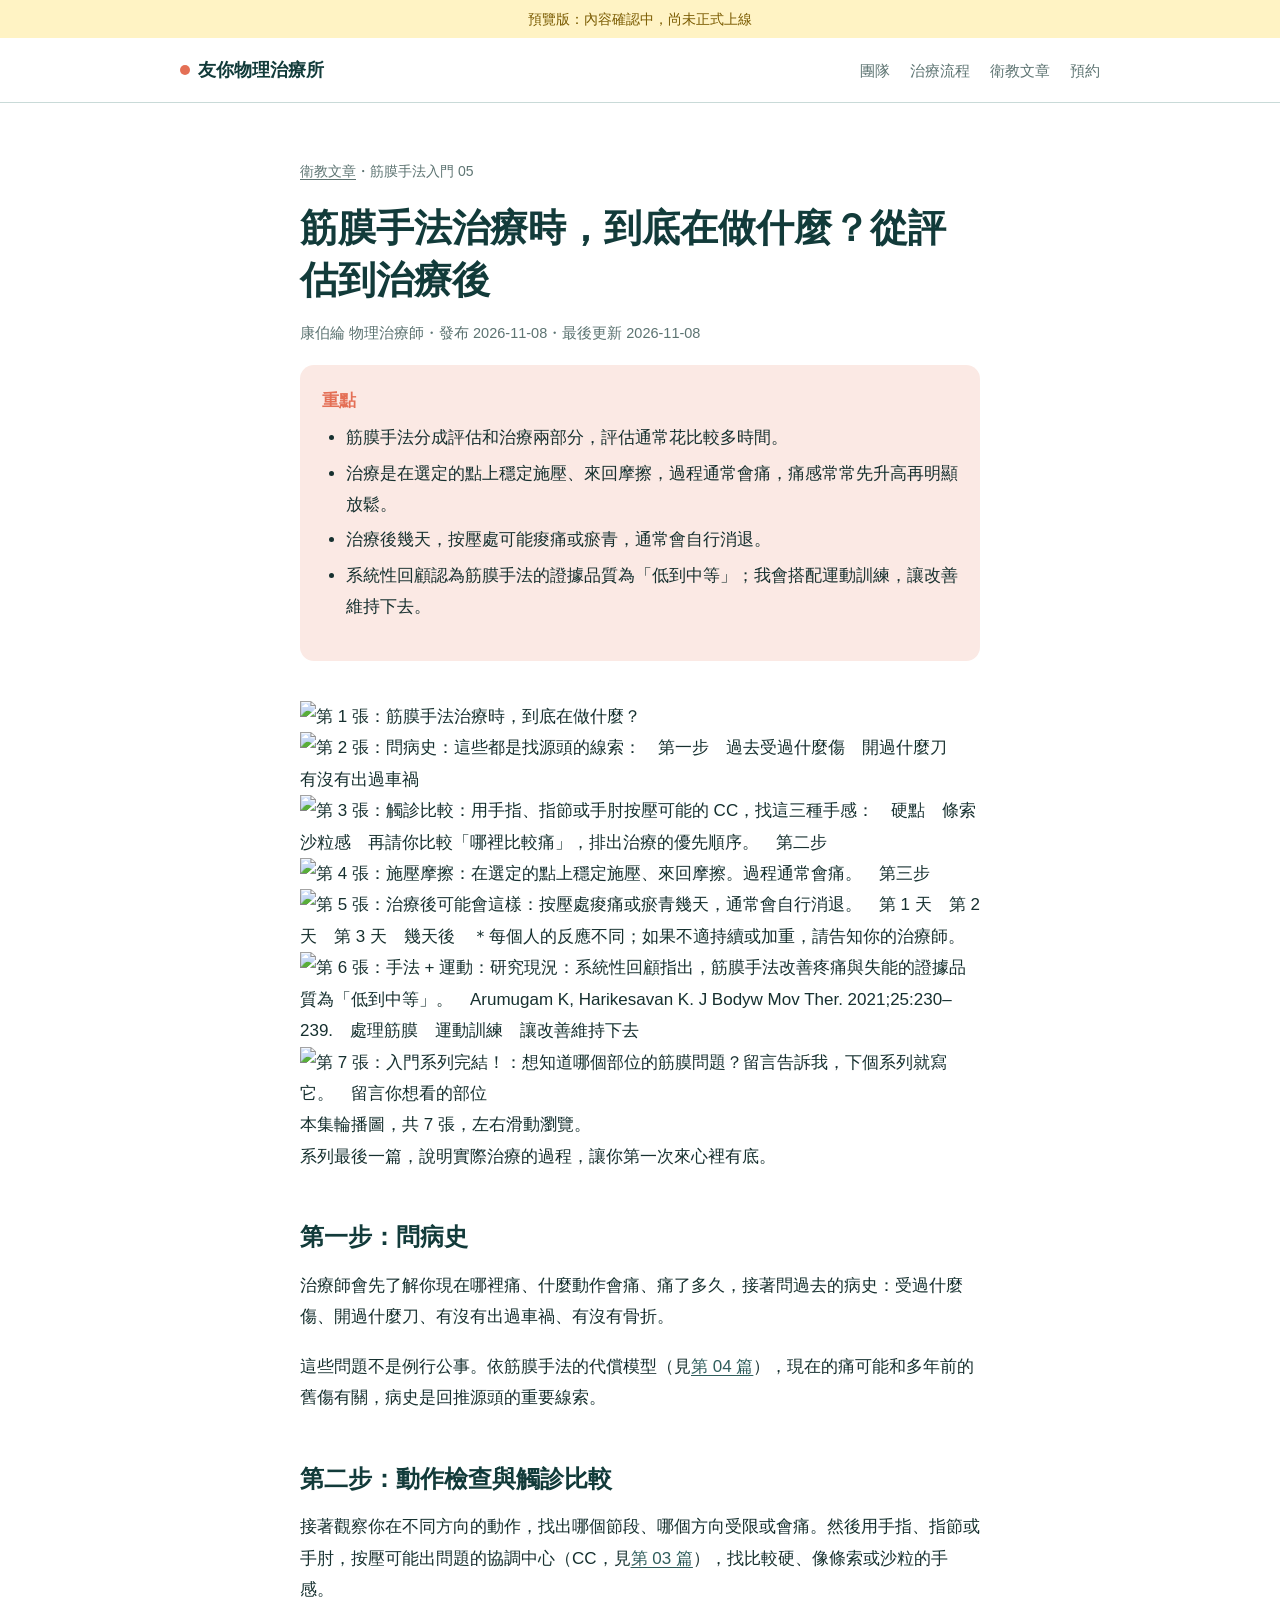
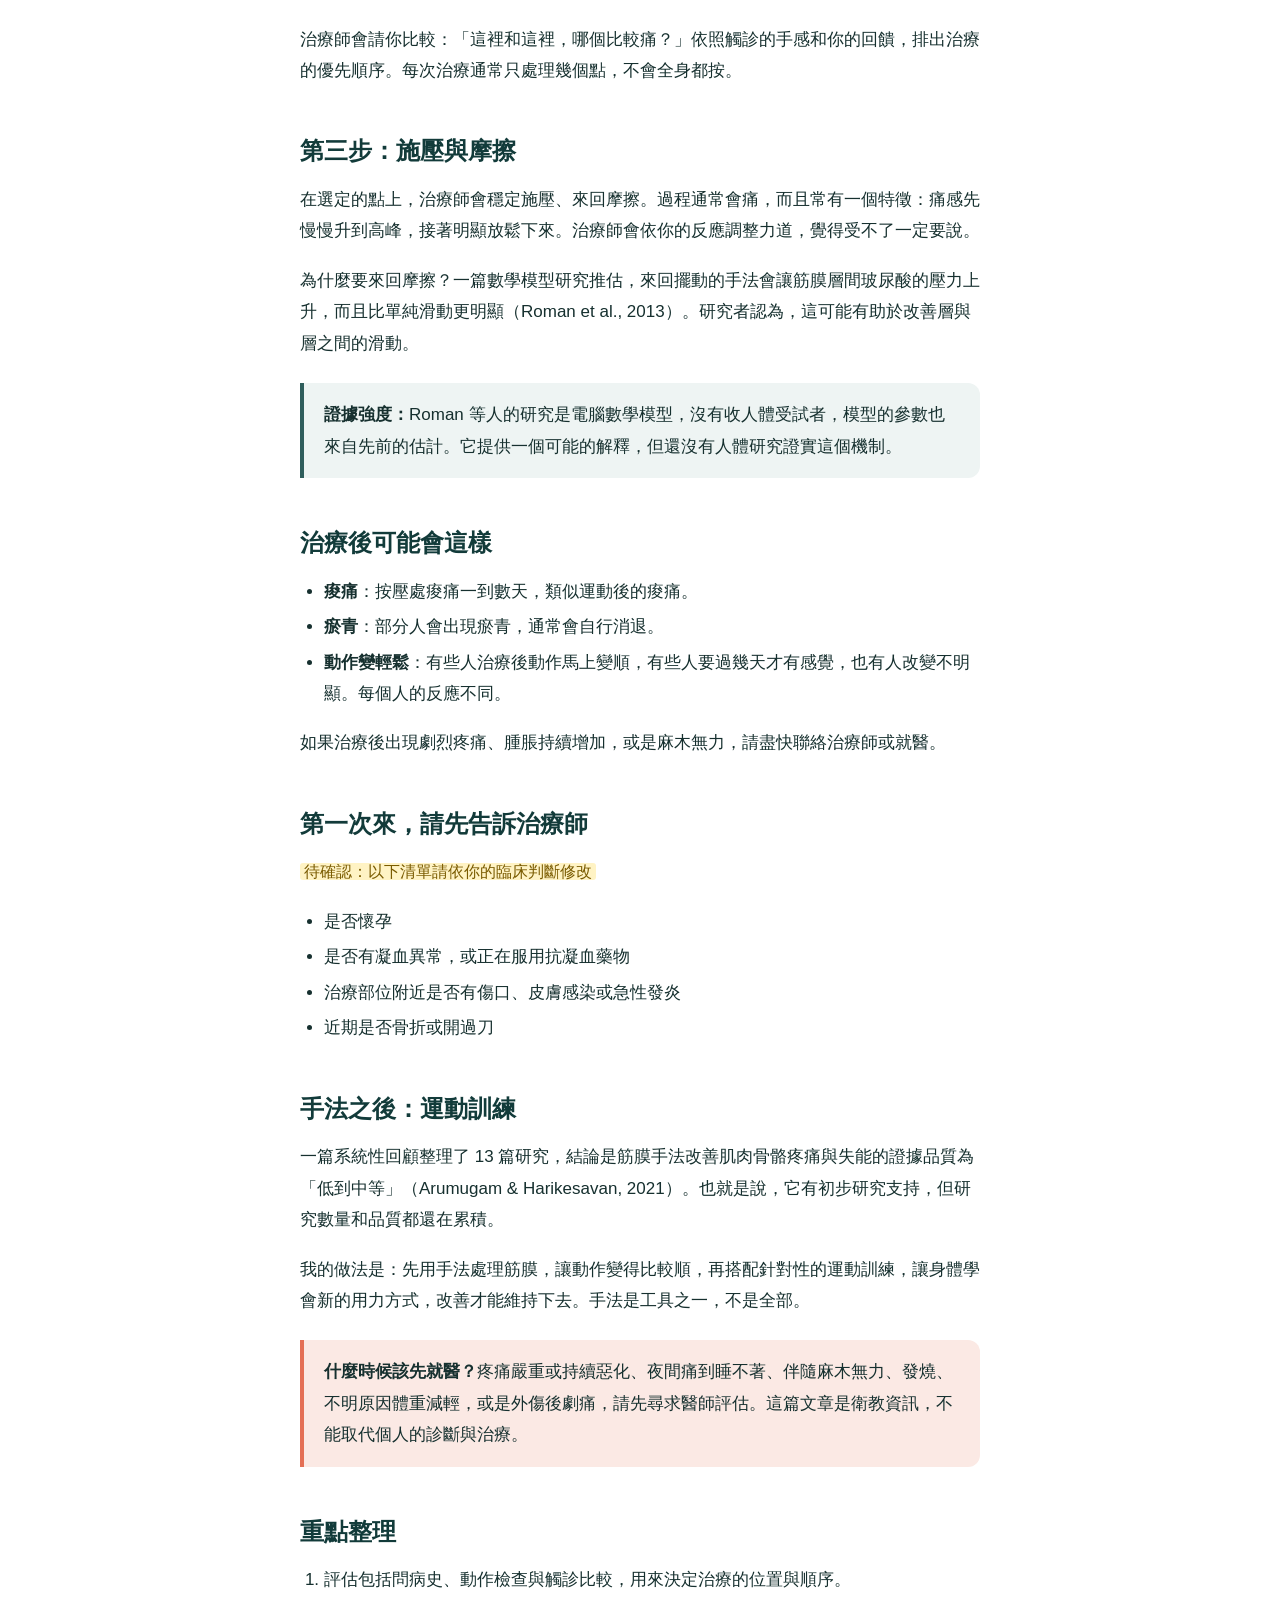
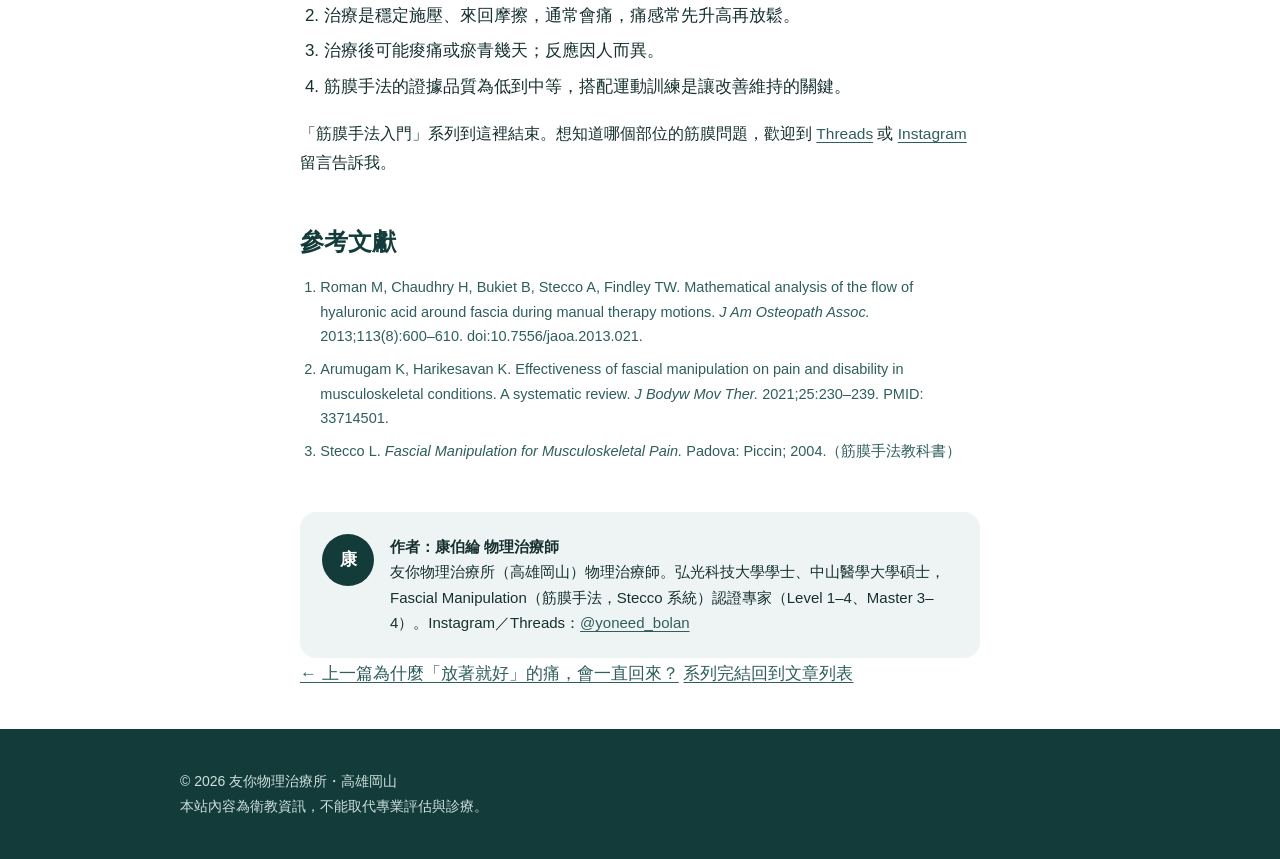
==== articles/treatment.html @ 1c944b84 "更新 articles/treatment.html" ====
<!doctype html>
<html lang="zh-Hant-TW">
<head>
<meta name="robots" content="noindex, nofollow">
<meta charset="utf-8">
<meta name="viewport" content="width=device-width,initial-scale=1">
<title>筋膜手法治療時，到底在做什麼？從評估到治療後｜筋膜手法入門 05</title>
<meta name="description" content="第一次做筋膜手法前想知道的事：物理治療師說明問診、觸診比較、施壓摩擦的過程，治療後可能的痠痛與瘀青，以及目前的研究證據。">
<link rel="stylesheet" href="../style.css">
<script type="application/ld+json">
{
  "@context": "https://schema.org",
  "@type": "Article",
  "headline": "筋膜手法治療時，到底在做什麼？從評估到治療後",
  "datePublished": "2026-11-08",
  "dateModified": "2026-11-08",
  "inLanguage": "zh-Hant-TW",
  "author": {"@type": "Person", "name": "康伯綸", "jobTitle": "物理治療師",
    "worksFor": {"@type": "PhysicalTherapy", "name": "友你物理治療所"},
    "sameAs": ["https://www.instagram.com/yoneed_bolan/", "https://www.threads.com/@yoneed_bolan"]},
  "citation": [
    "Roman M, Chaudhry H, Bukiet B, Stecco A, Findley TW. Mathematical analysis of the flow of hyaluronic acid around fascia during manual therapy motions. J Am Osteopath Assoc. 2013;113(8):600-610.",
    "Arumugam K, Harikesavan K. Effectiveness of fascial manipulation on pain and disability in musculoskeletal conditions. A systematic review. J Bodyw Mov Ther. 2021;25:230-239.",
    "Stecco L. Fascial Manipulation for Musculoskeletal Pain. Padova: Piccin; 2004."
  ]
}
</script>
</head>
<body>
<div style="background:#FFF3C4;color:#7A5B00;text-align:center;font-size:14px;padding:8px 16px;line-height:1.6">預覽版：內容確認中，尚未正式上線</div>

<header class="site-header">
  <div class="wrap">
    <a class="brand" href="../">友你物理治療所</a>
    <nav class="nav">
      <a href="../#team" class="hide-sm">團隊</a>
      <a href="../#service">治療流程</a>
      <a href="../#articles">衛教文章</a>
      <a href="../#contact">預約</a>
    </nav>
  </div>
</header>

<main class="article">
  <div class="wrap">
    <p class="crumbs"><a href="../#articles">衛教文章</a>・筋膜手法入門 05</p>
    <h1>筋膜手法治療時，到底在做什麼？從評估到治療後</h1>
    <p class="byline">康伯綸 物理治療師・發布 2026-11-08・最後更新 2026-11-08</p>

    <div class="tldr">
      <strong>重點</strong>
      <ul>
        <li>筋膜手法分成評估和治療兩部分，評估通常花比較多時間。</li>
        <li>治療是在選定的點上穩定施壓、來回摩擦，過程通常會痛，痛感常常先升高再明顯放鬆。</li>
        <li>治療後幾天，按壓處可能痠痛或瘀青，通常會自行消退。</li>
        <li>系統性回顧認為筋膜手法的證據品質為「低到中等」；我會搭配運動訓練，讓改善維持下去。</li>
      </ul>
    </div>

    <figure class="slides">
      <div class="strip">
        <img src="../images/ep05/ep05-01.png" alt="第 1 張：筋膜手法治療時，到底在做什麼？" loading="lazy" width="1080" height="1350">
        <img src="../images/ep05/ep05-02.png" alt="第 2 張：問病史：這些都是找源頭的線索：　第一步　過去受過什麼傷　開過什麼刀　有沒有出過車禍" loading="lazy" width="1080" height="1350">
        <img src="../images/ep05/ep05-03.png" alt="第 3 張：觸診比較：用手指、指節或手肘按壓可能的 CC，找這三種手感：　硬點　條索　沙粒感　再請你比較「哪裡比較痛」，排出治療的優先順序。　第二步" loading="lazy" width="1080" height="1350">
        <img src="../images/ep05/ep05-04.png" alt="第 4 張：施壓摩擦：在選定的點上穩定施壓、來回摩擦。過程通常會痛。　第三步" loading="lazy" width="1080" height="1350">
        <img src="../images/ep05/ep05-05.png" alt="第 5 張：治療後可能會這樣：按壓處痠痛或瘀青幾天，通常會自行消退。　第 1 天　第 2 天　第 3 天　幾天後　＊每個人的反應不同；如果不適持續或加重，請告知你的治療師。" loading="lazy" width="1080" height="1350">
        <img src="../images/ep05/ep05-06.png" alt="第 6 張：手法 + 運動：研究現況：系統性回顧指出，筋膜手法改善疼痛與失能的證據品質為「低到中等」。　Arumugam K, Harikesavan K. J Bodyw Mov Ther. 2021;25:230–239.　處理筋膜　運動訓練　讓改善維持下去" loading="lazy" width="1080" height="1350">
        <img src="../images/ep05/ep05-07.png" alt="第 7 張：入門系列完結！：想知道哪個部位的筋膜問題？留言告訴我，下個系列就寫它。　留言你想看的部位" loading="lazy" width="1080" height="1350">
      </div>
      <figcaption>本集輪播圖，共 7 張，左右滑動瀏覽。</figcaption>
    </figure>

    <p>系列最後一篇，說明實際治療的過程，讓你第一次來心裡有底。</p>

    <h2>第一步：問病史</h2>
    <p>治療師會先了解你現在哪裡痛、什麼動作會痛、痛了多久，接著問過去的病史：受過什麼傷、開過什麼刀、有沒有出過車禍、有沒有骨折。</p>
    <p>這些問題不是例行公事。依筋膜手法的代償模型（見<a href="compensation.html">第 04 篇</a>），現在的痛可能和多年前的舊傷有關，病史是回推源頭的重要線索。</p>

    <h2>第二步：動作檢查與觸診比較</h2>
    <p>接著觀察你在不同方向的動作，找出哪個節段、哪個方向受限或會痛。然後用手指、指節或手肘，按壓可能出問題的協調中心（CC，見<a href="cc-cp.html">第 03 篇</a>），找比較硬、像條索或沙粒的手感。</p>
    <p>治療師會請你比較：「這裡和這裡，哪個比較痛？」依照觸診的手感和你的回饋，排出治療的優先順序。每次治療通常只處理幾個點，不會全身都按。</p>

    <h2>第三步：施壓與摩擦</h2>
    <p>在選定的點上，治療師會穩定施壓、來回摩擦。過程通常會痛，而且常有一個特徵：痛感先慢慢升到高峰，接著明顯放鬆下來。治療師會依你的反應調整力道，覺得受不了一定要說。</p>
    <p>為什麼要來回摩擦？一篇數學模型研究推估，來回擺動的手法會讓筋膜層間玻尿酸的壓力上升，而且比單純滑動更明顯（Roman et al., 2013）。研究者認為，這可能有助於改善層與層之間的滑動。</p>
    <div class="callout">
      <strong>證據強度：</strong>Roman 等人的研究是電腦數學模型，沒有收人體受試者，模型的參數也來自先前的估計。它提供一個可能的解釋，但還沒有人體研究證實這個機制。
    </div>

    <h2>治療後可能會這樣</h2>
    <ul>
      <li><strong>痠痛</strong>：按壓處痠痛一到數天，類似運動後的痠痛。</li>
      <li><strong>瘀青</strong>：部分人會出現瘀青，通常會自行消退。</li>
      <li><strong>動作變輕鬆</strong>：有些人治療後動作馬上變順，有些人要過幾天才有感覺，也有人改變不明顯。每個人的反應不同。</li>
    </ul>
    <p>如果治療後出現劇烈疼痛、腫脹持續增加，或是麻木無力，請盡快聯絡治療師或就醫。</p>

    <h2>第一次來，請先告訴治療師</h2>
    <p><span class="todo">待確認：以下清單請依你的臨床判斷修改</span></p>
    <ul>
      <li>是否懷孕</li>
      <li>是否有凝血異常，或正在服用抗凝血藥物</li>
      <li>治療部位附近是否有傷口、皮膚感染或急性發炎</li>
      <li>近期是否骨折或開過刀</li>
    </ul>

    <h2>手法之後：運動訓練</h2>
    <p>一篇系統性回顧整理了 13 篇研究，結論是筋膜手法改善肌肉骨骼疼痛與失能的證據品質為「低到中等」（Arumugam &amp; Harikesavan, 2021）。也就是說，它有初步研究支持，但研究數量和品質都還在累積。</p>
    <p>我的做法是：先用手法處理筋膜，讓動作變得比較順，再搭配針對性的運動訓練，讓身體學會新的用力方式，改善才能維持下去。手法是工具之一，不是全部。</p>

    <div class="callout warn">
      <strong>什麼時候該先就醫？</strong>疼痛嚴重或持續惡化、夜間痛到睡不著、伴隨麻木無力、發燒、不明原因體重減輕，或是外傷後劇痛，請先尋求醫師評估。這篇文章是衛教資訊，不能取代個人的診斷與治療。
    </div>

    <h2>重點整理</h2>
    <ol>
      <li>評估包括問病史、動作檢查與觸診比較，用來決定治療的位置與順序。</li>
      <li>治療是穩定施壓、來回摩擦，通常會痛，痛感常先升高再放鬆。</li>
      <li>治療後可能痠痛或瘀青幾天；反應因人而異。</li>
      <li>筋膜手法的證據品質為低到中等，搭配運動訓練是讓改善維持的關鍵。</li>
    </ol>
    <p class="next">「筋膜手法入門」系列到這裡結束。想知道哪個部位的筋膜問題，歡迎到 <a href="https://www.threads.com/@yoneed_bolan">Threads</a> 或 <a href="https://www.instagram.com/yoneed_bolan/">Instagram</a> 留言告訴我。</p>

    <h2>參考文獻</h2>
    <ol class="refs">
      <li>Roman M, Chaudhry H, Bukiet B, Stecco A, Findley TW. Mathematical analysis of the flow of hyaluronic acid around fascia during manual therapy motions. <em>J Am Osteopath Assoc.</em> 2013;113(8):600–610. doi:10.7556/jaoa.2013.021.</li>
      <li>Arumugam K, Harikesavan K. Effectiveness of fascial manipulation on pain and disability in musculoskeletal conditions. A systematic review. <em>J Bodyw Mov Ther.</em> 2021;25:230–239. PMID: 33714501.</li>
      <li>Stecco L. <em>Fascial Manipulation for Musculoskeletal Pain.</em> Padova: Piccin; 2004.（筋膜手法教科書）</li>
    </ol>

    <div class="author-box">
      <div class="dot">康</div>
      <p><strong>作者：康伯綸 物理治療師</strong><br>
      友你物理治療所（高雄岡山）物理治療師。弘光科技大學學士、中山醫學大學碩士，Fascial Manipulation（筋膜手法，Stecco 系統）認證專家（Level 1–4、Master 3–4）。Instagram／Threads：<a href="https://www.instagram.com/yoneed_bolan/">@yoneed_bolan</a></p>
    </div>

    <nav class="series-nav">
      <a href="compensation.html"><span class="lbl">← 上一篇</span>為什麼「放著就好」的痛，會一直回來？</a>
      <a href="../#articles" style="text-align:right"><span class="lbl">系列完結</span>回到文章列表</a>
    </nav>
  </div>
</main>

<footer class="site-footer">
  <div class="wrap">
    <p>© 2026 友你物理治療所・高雄岡山</p>
    <p>本站內容為衛教資訊，不能取代專業評估與診療。</p>
  </div>
</footer>

</body>
</html>
---- style.css ----
:root{
  --ink:#123B3A; --ink-2:#2F5E5C; --paper:#FFFFFF; --mist:#EEF4F3; --line:#C9DAD8;
  --coral:#E46F55; --coral-soft:#FBE9E4; --text:#16302F; --muted:#5D7472;
  --max:720px;
}
*{box-sizing:border-box;margin:0;padding:0}
html{-webkit-text-size-adjust:100%}
body{font-family:"PingFang TC","Noto Sans TC","Heiti TC","Microsoft JhengHei",sans-serif;
  color:var(--text);background:var(--paper);line-height:1.85;font-size:17px;
  -webkit-font-smoothing:antialiased}
a{color:var(--ink-2);text-underline-offset:3px}
a:hover{color:var(--coral)}
img{max-width:100%;height:auto}

/* 待填欄位：上線前要全部換掉 */
.todo{background:#FFF3C4;color:#7A5B00;padding:0 4px;border-radius:3px;font-size:.92em}

.wrap{max-width:var(--max);margin:0 auto;padding:0 20px}

/* header */
.site-header{border-bottom:1px solid var(--line);background:var(--paper)}
.site-header .wrap{display:flex;align-items:center;justify-content:space-between;gap:16px;
  max-width:960px;height:64px}
.brand{font-weight:700;color:var(--ink);text-decoration:none;font-size:18px;display:flex;align-items:center;gap:8px}
.brand::before{content:"";width:10px;height:10px;border-radius:50%;background:var(--coral)}
.nav{display:flex;gap:20px;font-size:15px}
.nav a{color:var(--muted);text-decoration:none}
.nav a:hover{color:var(--ink)}
@media (max-width:560px){.nav .hide-sm{display:none}}

/* hero */
.hero{background:var(--mist);padding:72px 0 64px}
.hero .wrap{max-width:960px}
.eyebrow{color:var(--coral);font-weight:600;font-size:15px;letter-spacing:.04em}
.hero h1{font-size:clamp(30px,5.4vw,46px);line-height:1.3;color:var(--ink);margin:12px 0 18px}
.hero p{font-size:18px;color:var(--ink-2);max-width:600px}
.btns{display:flex;flex-wrap:wrap;gap:12px;margin-top:28px}
.btn{display:inline-block;padding:12px 22px;border-radius:999px;text-decoration:none;font-weight:600;font-size:16px}
.btn-primary{background:var(--ink);color:#fff}
.btn-primary:hover{background:var(--ink-2);color:#fff}
.btn-ghost{border:1.5px solid var(--ink);color:var(--ink)}

/* sections */
section.block{padding:64px 0;border-bottom:1px solid var(--line)}
section.block .wrap{max-width:960px}
h2{font-size:26px;line-height:1.4;color:var(--ink);margin-bottom:16px}
.lead{color:var(--muted);margin-bottom:28px;max-width:640px}
.grid{display:grid;gap:20px;grid-template-columns:repeat(auto-fit,minmax(240px,1fr))}
.card{background:var(--mist);border-radius:16px;padding:24px}
.card h3{font-size:18px;color:var(--ink);margin-bottom:6px}
.card p{font-size:15.5px;color:var(--ink-2);line-height:1.75}
.step-no{display:inline-block;color:var(--coral);font-weight:700;font-size:14px;margin-bottom:6px}
.note{font-size:14.5px;color:var(--muted);margin-top:20px}

.about{display:grid;gap:32px;grid-template-columns:1fr}
@media (min-width:760px){.about{grid-template-columns:220px 1fr}}
.avatar{width:180px;height:180px;border-radius:50%;background:var(--line);display:flex;align-items:center;
  justify-content:center;color:var(--muted);font-size:14px;text-align:center}
.creds{list-style:none;margin-top:14px}
.creds li{padding-left:18px;position:relative;margin:4px 0}
.creds li::before{content:"";position:absolute;left:0;top:.8em;width:7px;height:7px;border-radius:50%;background:var(--coral)}

.post-list{list-style:none}
.post-list li{border-top:1px solid var(--line);padding:20px 0}
.post-list li:last-child{border-bottom:1px solid var(--line)}
.post-list a{font-size:19px;font-weight:600;color:var(--ink);text-decoration:none}
.post-list a:hover{color:var(--coral)}
.post-list .meta{font-size:14px;color:var(--muted)}
.post-list .soon{color:var(--muted);font-size:17px}

dl.contact{display:grid;grid-template-columns:auto 1fr;gap:8px 20px}
dl.contact dt{color:var(--muted)}

/* article */
.article{padding:56px 0 40px}
.crumbs{font-size:14px;color:var(--muted);margin-bottom:20px}
.crumbs a{color:var(--muted)}
.article h1{font-size:clamp(28px,5vw,38px);line-height:1.35;color:var(--ink);margin-bottom:14px}
.byline{font-size:14.5px;color:var(--muted);margin-bottom:32px}
.tldr{background:var(--coral-soft);border-radius:14px;padding:20px 22px;margin-bottom:40px}
.tldr strong{color:var(--coral);display:block;margin-bottom:6px}
.tldr ul{padding-left:1.2em}
.article h2{margin-top:48px;font-size:24px}
.article p{margin:0 0 18px}
.article ul,.article ol{margin:0 0 18px;padding-left:1.4em}
.article li{margin:4px 0}
.callout{border-left:4px solid var(--ink-2);background:var(--mist);padding:16px 20px;border-radius:0 12px 12px 0;margin:24px 0}
.callout.warn{border-color:var(--coral);background:var(--coral-soft)}
.refs{font-size:14.5px;color:var(--ink-2);line-height:1.7}
.refs li{margin:8px 0;word-break:break-word}
.author-box{display:flex;gap:16px;align-items:flex-start;background:var(--mist);border-radius:16px;padding:22px;margin-top:48px}
.author-box .dot{flex:none;width:52px;height:52px;border-radius:50%;background:var(--ink);color:#fff;
  display:flex;align-items:center;justify-content:center;font-weight:700}
.author-box p{margin:0;font-size:15px;line-height:1.7}
.next{margin-top:32px;font-size:15.5px}

/* footer */
.site-footer{background:var(--ink);color:#cfe0de;padding:40px 0;font-size:14px;line-height:1.8}
.site-footer .wrap{max-width:960px}
.site-footer a{color:#fff}
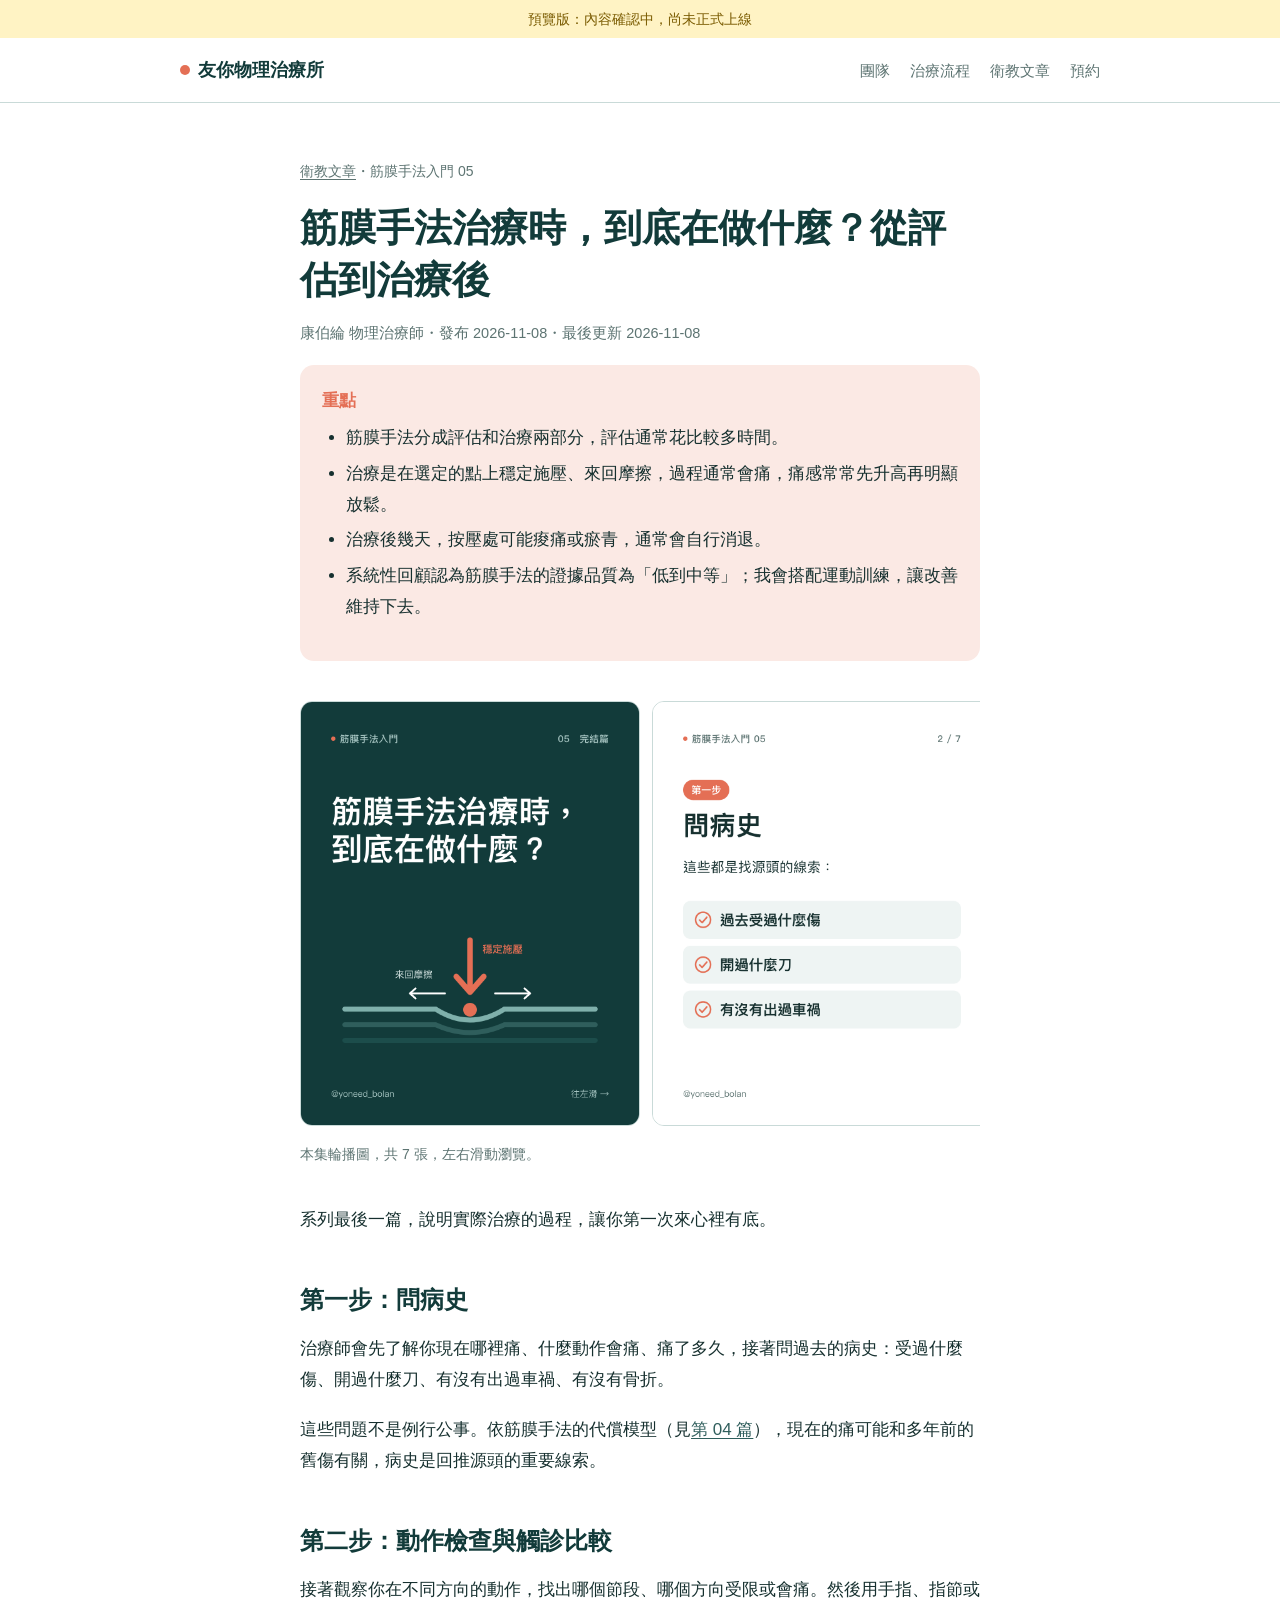
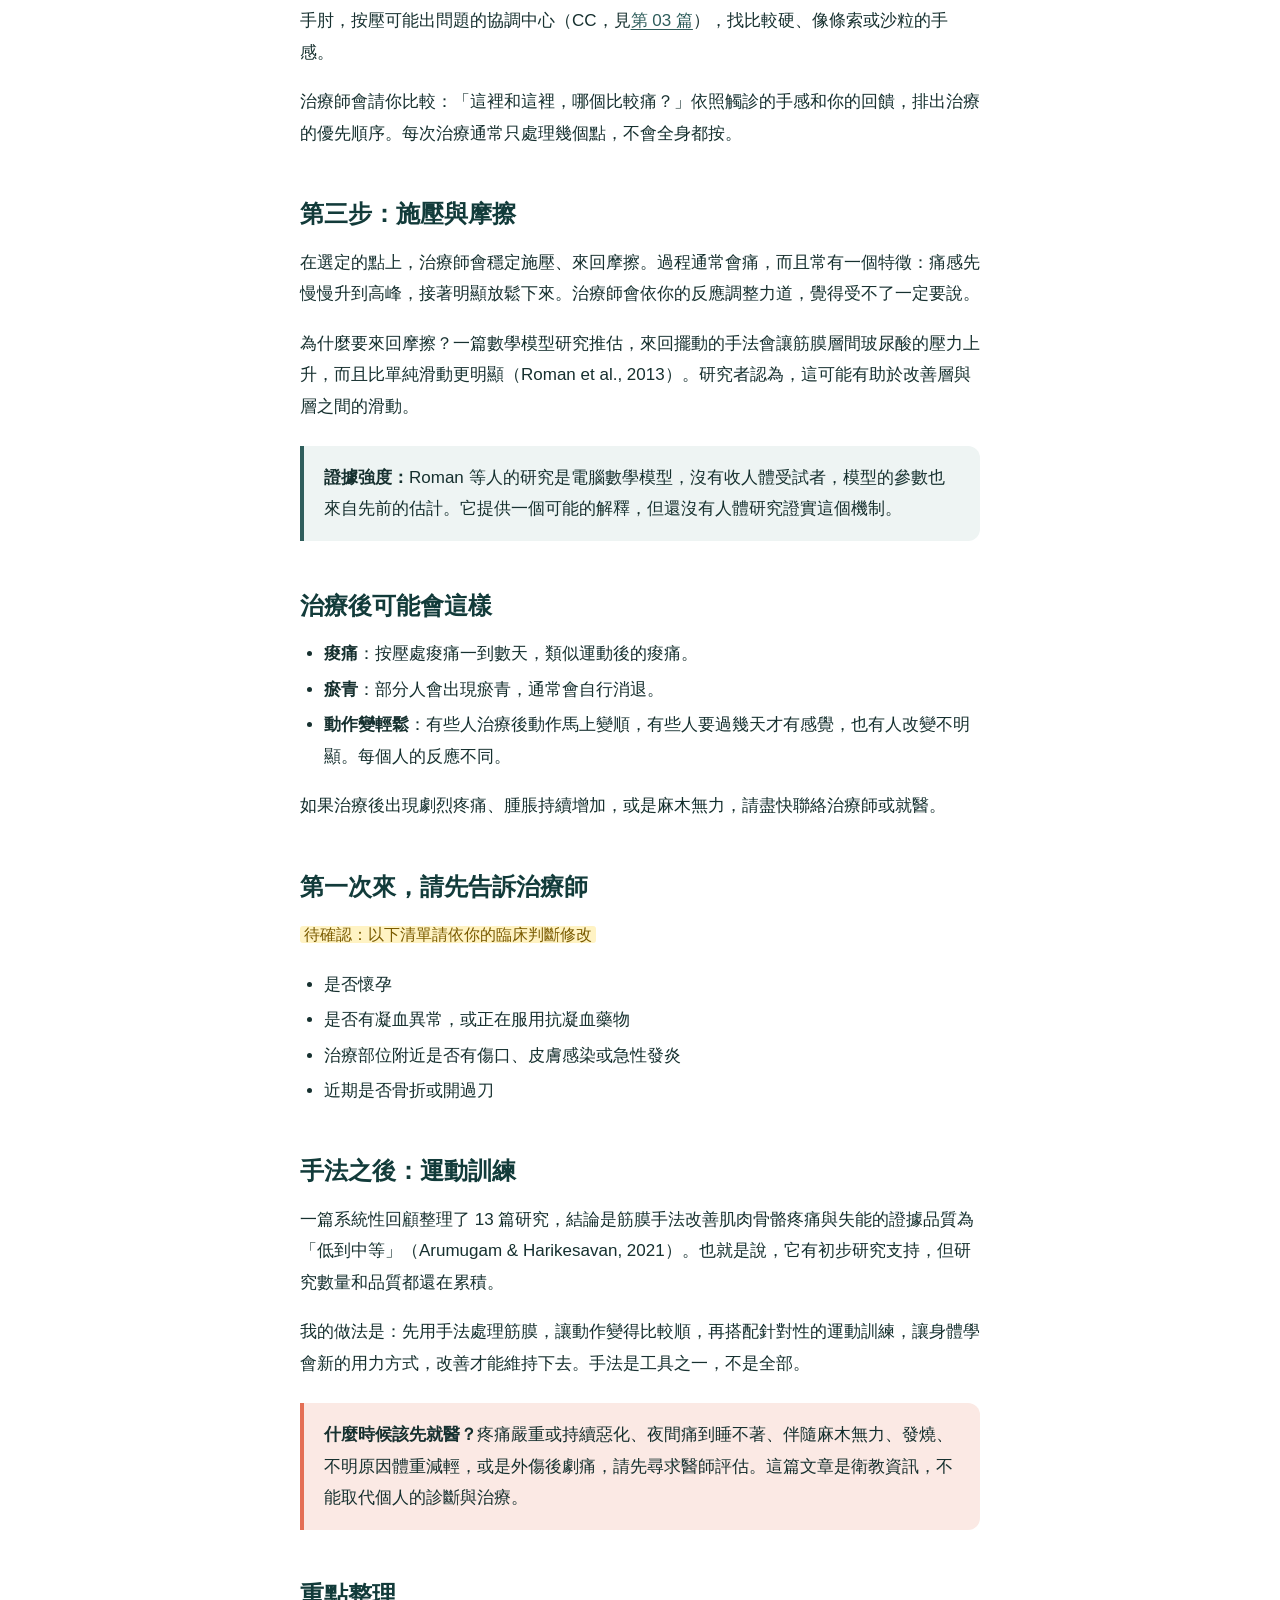
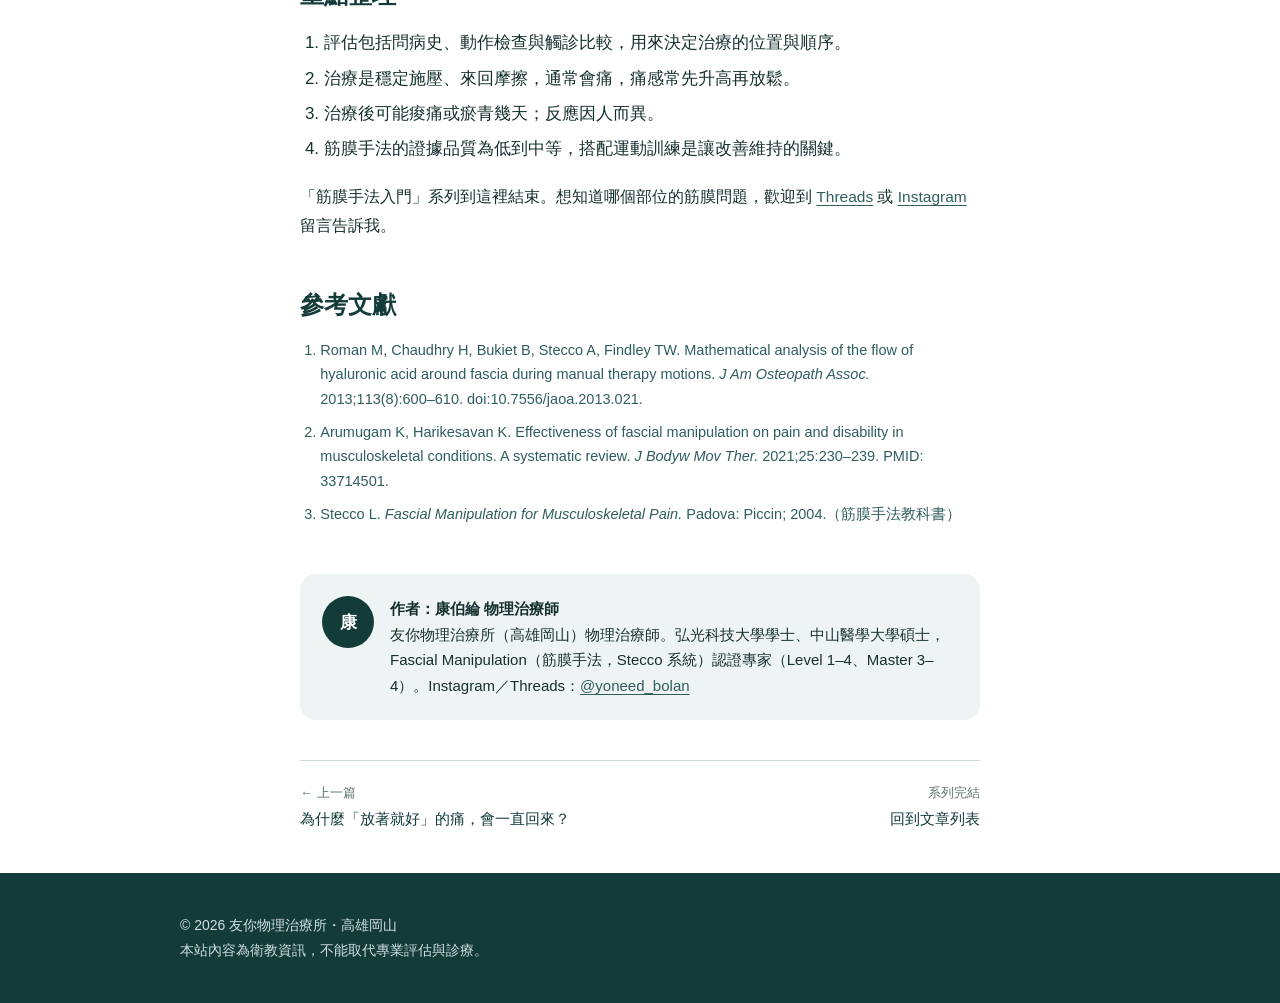
==== commit 7283eea8: "更新 articles/treatment.html" ====
--- a/articles/treatment.html
+++ b/articles/treatment.html
@@ -63,7 +63,7 @@
         <img src="../images/ep05/ep05-02.png" alt="第 2 張：問病史：這些都是找源頭的線索：　第一步　過去受過什麼傷　開過什麼刀　有沒有出過車禍" loading="lazy" width="1080" height="1350">
         <img src="../images/ep05/ep05-03.png" alt="第 3 張：觸診比較：用手指、指節或手肘按壓可能的 CC，找這三種手感：　硬點　條索　沙粒感　再請你比較「哪裡比較痛」，排出治療的優先順序。　第二步" loading="lazy" width="1080" height="1350">
         <img src="../images/ep05/ep05-04.png" alt="第 4 張：施壓摩擦：在選定的點上穩定施壓、來回摩擦。過程通常會痛。　第三步" loading="lazy" width="1080" height="1350">
-        <img src="../images/ep05/ep05-05.png" alt="第 5 張：治療後可能會這樣：按壓處痠痛或瘀青幾天，通常會自行消退。　第 1 天　第 2 天　第 3 天　幾天後　＊每個人的反應不同；如果不適持續或加重，請告知你的治療師。" loading="lazy" width="1080" height="1350">
+        <img src="../images/ep05/ep05-05.png" alt="第 5 張：治療後這幾天：按壓處可能痠痛或瘀青。照常活動，通常幾天內會改善。　＊出現劇痛、腫脹變大或麻木無力，請盡快聯絡治療師。" loading="lazy" width="1080" height="1350">
         <img src="../images/ep05/ep05-06.png" alt="第 6 張：手法 + 運動：研究現況：系統性回顧指出，筋膜手法改善疼痛與失能的證據品質為「低到中等」。　Arumugam K, Harikesavan K. J Bodyw Mov Ther. 2021;25:230–239.　處理筋膜　運動訓練　讓改善維持下去" loading="lazy" width="1080" height="1350">
         <img src="../images/ep05/ep05-07.png" alt="第 7 張：入門系列完結！：想知道哪個部位的筋膜問題？留言告訴我，下個系列就寫它。　留言你想看的部位" loading="lazy" width="1080" height="1350">
       </div>
--- a/style.css
+++ b/style.css
@@ -98,3 +98,12 @@
 .site-footer{background:var(--ink);color:#cfe0de;padding:40px 0;font-size:14px;line-height:1.8}
 .site-footer .wrap{max-width:960px}
 .site-footer a{color:#fff}
+
+/* 輪播圖展示：橫向滑動 */
+.slides{margin:28px 0 36px}
+.slides .strip{display:flex;gap:12px;overflow-x:auto;scroll-snap-type:x mandatory;padding-bottom:10px;-webkit-overflow-scrolling:touch}
+.slides img{flex:none;width:78%;max-width:340px;aspect-ratio:1080/1350;border-radius:12px;border:1px solid var(--line);scroll-snap-align:start;background:var(--mist)}
+.slides figcaption{font-size:14px;color:var(--muted);margin-top:6px}
+.series-nav{display:flex;justify-content:space-between;gap:16px;margin-top:40px;padding-top:20px;border-top:1px solid var(--line);font-size:15px}
+.series-nav a{text-decoration:none;color:var(--ink);max-width:48%}
+.series-nav .lbl{display:block;font-size:13px;color:var(--muted)}
